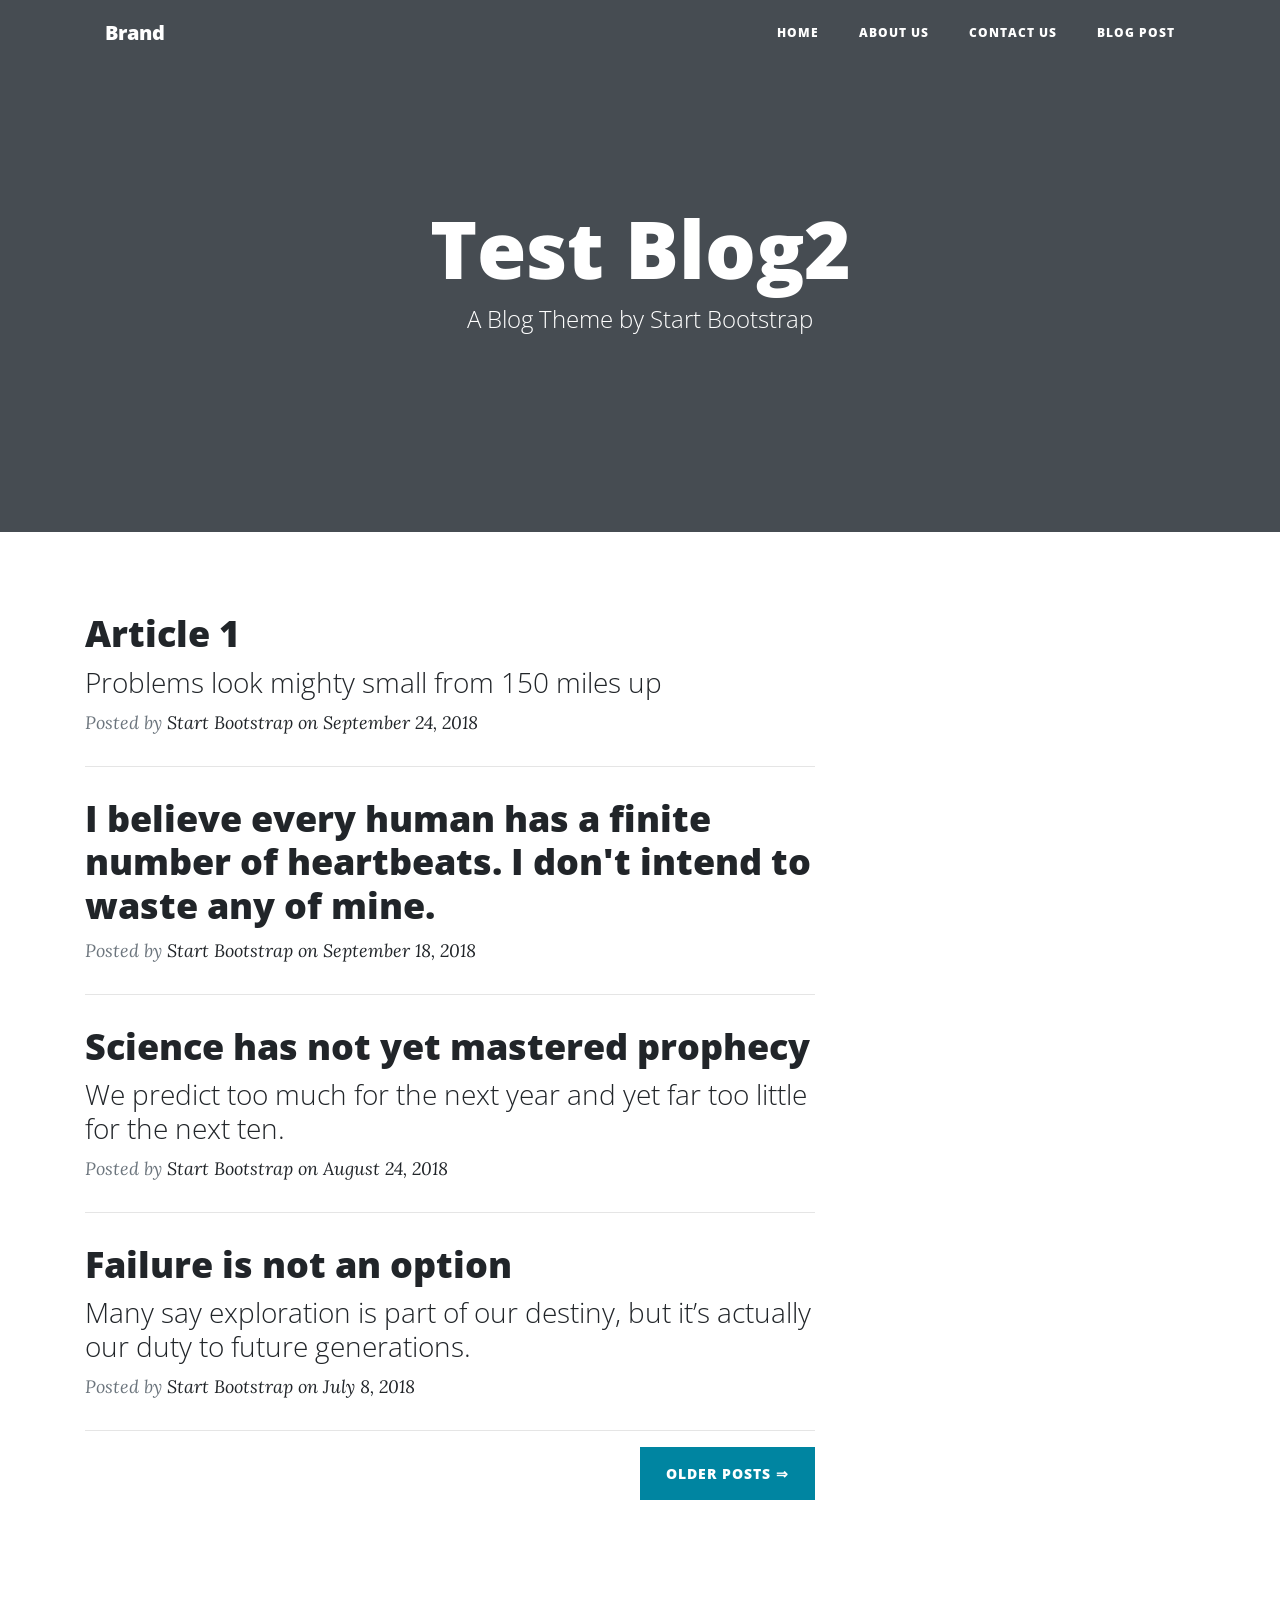
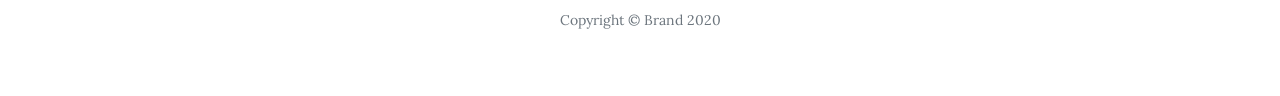
==== index.html @ 81d6e623 "commit2 Test" ====
<!DOCTYPE html>
<html>

<head>
    <meta charset="utf-8">
    <meta name="viewport" content="width=device-width, initial-scale=1.0, shrink-to-fit=no">
    <title>Home - Brand</title>
    <link rel="stylesheet" href="assets/bootstrap/css/bootstrap.min.css">
    <link rel="stylesheet" href="https://fonts.googleapis.com/css?family=Open+Sans:300italic,400italic,600italic,700italic,800italic,400,300,600,700,800">
    <link rel="stylesheet" href="https://fonts.googleapis.com/css?family=Lora:400,700,400italic,700italic">
    <link rel="stylesheet" href="assets/fonts/font-awesome.min.css">
</head>

<body>
    <nav class="navbar navbar-light navbar-expand-lg fixed-top" id="mainNav">
        <div class="container"><a class="navbar-brand" href="index.html">Brand</a><button data-toggle="collapse" data-target="#navbarResponsive" class="navbar-toggler" aria-controls="navbarResponsive" aria-expanded="false" aria-label="Toggle navigation"><i class="fa fa-bars"></i></button>
            <div
                class="collapse navbar-collapse" id="navbarResponsive">
                <ul class="nav navbar-nav ml-auto">
                    <li class="nav-item"><a class="nav-link" href="index.html">Home</a></li>
                    <li class="nav-item"><a class="nav-link" href="about.html">About us</a></li>
                    <li class="nav-item"><a class="nav-link" href="contact.html">Contact us</a></li>
                    <li class="nav-item"><a class="nav-link" href="post.html">Blog Post</a></li>
                </ul>
        </div>
        </div>
    </nav>
    <header class="masthead" style="background-image:url('assets/img/home-bg.jpg');">
        <div class="overlay"></div>
        <div class="container">
            <div class="row">
                <div class="col-md-10 col-lg-8 mx-auto">
                    <div class="site-heading">
                        <h1>Test Blog2</h1><span class="subheading">A Blog Theme by Start Bootstrap</span></div>
                </div>
            </div>
        </div>
    </header>
    <div class="container">
        <div class="row">
            <div class="col-md-10 col-lg-8">
                <div class="post-preview">
                    <a href="#">
                        <h2 class="post-title">Article 1</h2>
                        <h3 class="post-subtitle">Problems look mighty small from 150 miles up</h3>
                    </a>
                    <p class="post-meta">Posted by&nbsp;<a href="#">Start Bootstrap on September 24, 2018</a></p>
                </div>
                <hr>
                <div class="post-preview">
                    <a href="#">
                        <h2 class="post-title">I believe every human has a finite number of heartbeats. I don't intend to waste any of mine.</h2>
                    </a>
                    <p class="post-meta">Posted by&nbsp;<a href="#">Start Bootstrap on September 18, 2018</a></p>
                </div>
                <hr>
                <div class="post-preview">
                    <a href="#">
                        <h2 class="post-title"> Science has not yet mastered prophecy</h2>
                        <h3 class="post-subtitle">We predict too much for the next year and yet far too little for the next ten.</h3>
                    </a>
                    <p class="post-meta">Posted by&nbsp;<a href="#">Start Bootstrap on August 24, 2018</a></p>
                </div>
                <hr>
                <div class="post-preview">
                    <a href="#">
                        <h2 class="post-title">Failure is not an option</h2>
                        <h3 class="post-subtitle">Many say exploration is part of our destiny, but it’s actually our duty to future generations.</h3>
                    </a>
                    <p class="post-meta">Posted by&nbsp;<a href="#">Start Bootstrap on July 8, 2018</a></p>
                </div>
                <hr>
                <div class="clearfix"><button class="btn btn-primary float-right" type="button">Older Posts&nbsp;⇒</button></div>
            </div>
        </div>
    </div>
    <footer>
        <div class="container">
            <div class="row">
                <div class="col-md-10 col-lg-8 mx-auto">
                    <ul class="list-inline text-center">
                        <li class="list-inline-item"><span class="fa-stack fa-lg"><i class="fa fa-circle fa-stack-2x"></i><i class="fa fa-twitter fa-stack-1x fa-inverse"></i></span></li>
                        <li class="list-inline-item"><span class="fa-stack fa-lg"><i class="fa fa-circle fa-stack-2x"></i><i class="fa fa-facebook fa-stack-1x fa-inverse"></i></span></li>
                        <li class="list-inline-item"><span class="fa-stack fa-lg"><i class="fa fa-circle fa-stack-2x"></i><i class="fa fa-github fa-stack-1x fa-inverse"></i></span></li>
                    </ul>
                    <p class="text-muted copyright">Copyright&nbsp;©&nbsp;Brand 2020</p>
                </div>
            </div>
        </div>
    </footer>
    <script src="assets/js/jquery.min.js"></script>
    <script src="assets/bootstrap/js/bootstrap.min.js"></script>
    <script src="assets/js/script.min.js"></script>
</body>

</html>
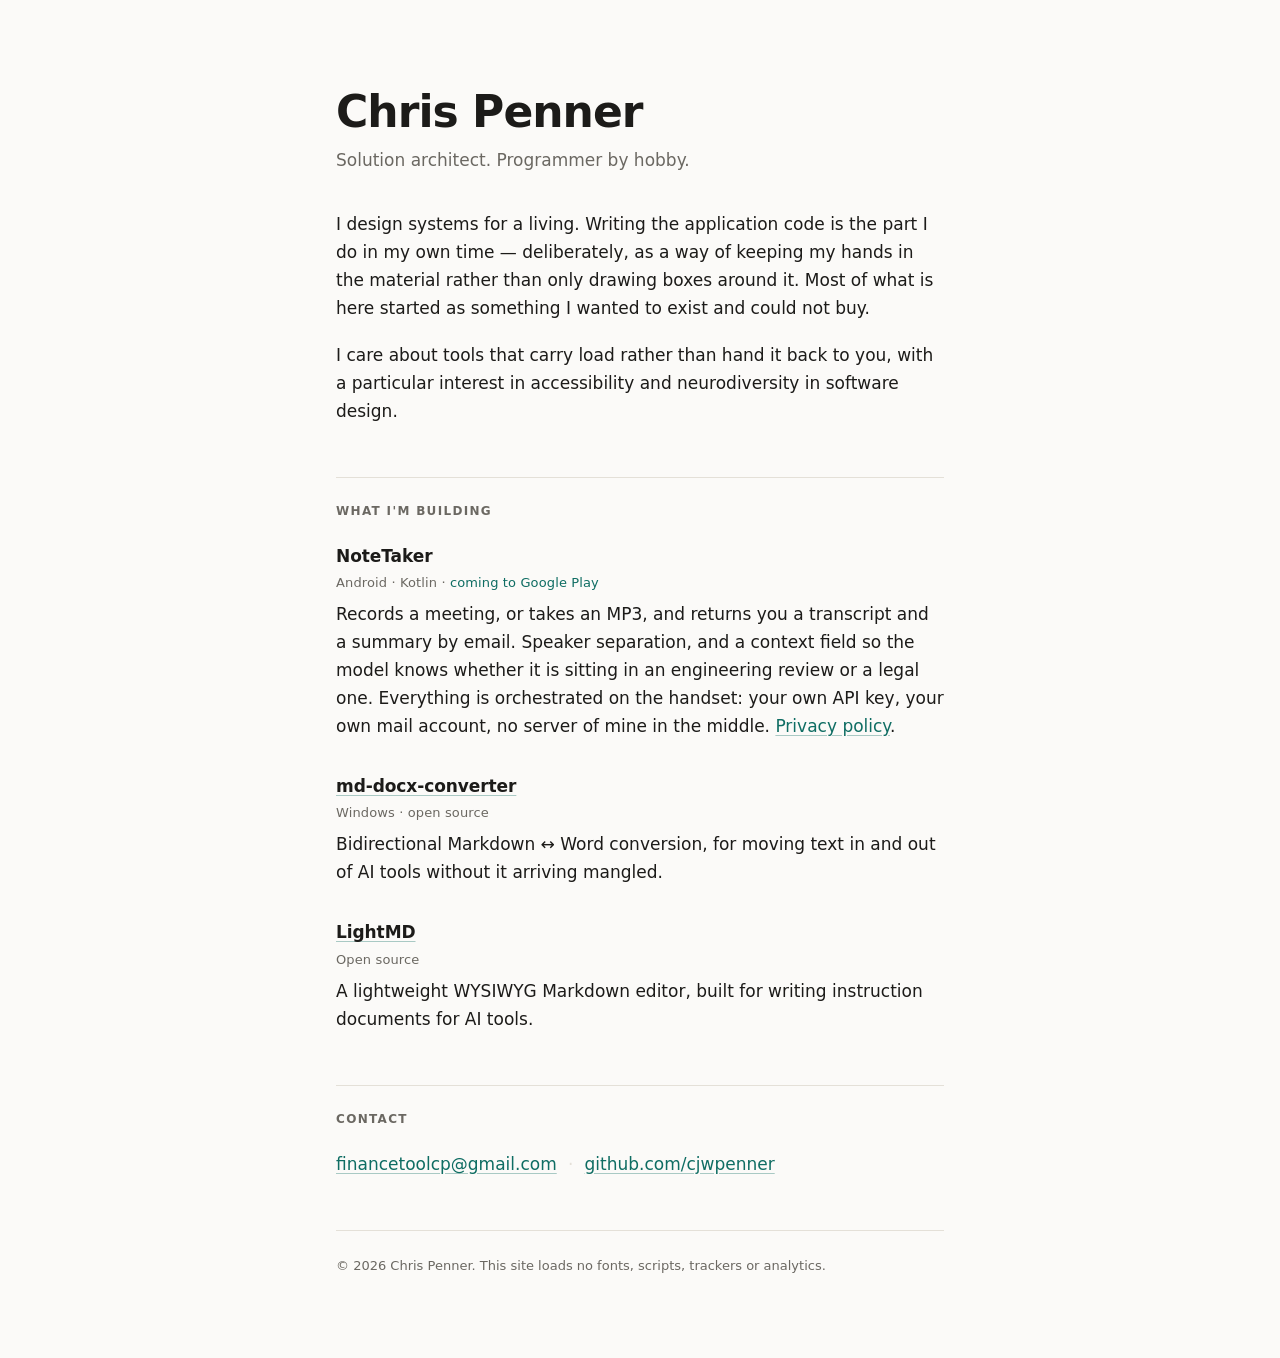
==== commit e96dacd1: "Replace demo template with personal developer profile The site was still carrying the untouched Star" ====
--- a/index.html
+++ b/index.html
@@ -1,96 +1,66 @@
 <!DOCTYPE html>
-<html>
+<html lang="en-GB">
 
 <head>
     <meta charset="utf-8">
-    <meta name="viewport" content="width=device-width, initial-scale=1.0, shrink-to-fit=no">
-    <title>Home - Brand</title>
-    <link rel="stylesheet" href="assets/bootstrap/css/bootstrap.min.css">
-    <link rel="stylesheet" href="https://fonts.googleapis.com/css?family=Open+Sans:300italic,400italic,600italic,700italic,800italic,400,300,600,700,800">
-    <link rel="stylesheet" href="https://fonts.googleapis.com/css?family=Lora:400,700,400italic,700italic">
-    <link rel="stylesheet" href="assets/fonts/font-awesome.min.css">
+    <meta name="viewport" content="width=device-width, initial-scale=1">
+    <title>Chris Penner — solution architect, hobby programmer</title>
+    <meta name="description" content="Chris Penner — solution architect by profession, programmer by hobby. Builder of NoteTaker for Android, with an interest in accessibility and neurodiversity in software design.">
+    <meta name="author" content="Chris Penner">
+    <link rel="icon" href="data:image/svg+xml,<svg xmlns='http://www.w3.org/2000/svg' viewBox='0 0 32 32'><rect width='32' height='32' rx='7' fill='%230f6d63'/><text x='16' y='23' font-family='system-ui,sans-serif' font-size='19' font-weight='600' fill='%23fff' text-anchor='middle'>C</text></svg>">
+    <link rel="stylesheet" href="assets/style.css">
 </head>
 
 <body>
-    <nav class="navbar navbar-light navbar-expand-lg fixed-top" id="mainNav">
-        <div class="container"><a class="navbar-brand" href="index.html">Brand</a><button data-toggle="collapse" data-target="#navbarResponsive" class="navbar-toggler" aria-controls="navbarResponsive" aria-expanded="false" aria-label="Toggle navigation"><i class="fa fa-bars"></i></button>
-            <div
-                class="collapse navbar-collapse" id="navbarResponsive">
-                <ul class="nav navbar-nav ml-auto">
-                    <li class="nav-item"><a class="nav-link" href="index.html">Home</a></li>
-                    <li class="nav-item"><a class="nav-link" href="about.html">About us</a></li>
-                    <li class="nav-item"><a class="nav-link" href="contact.html">Contact us</a></li>
-                    <li class="nav-item"><a class="nav-link" href="post.html">Blog Post</a></li>
-                </ul>
+    <main>
+        <header>
+            <h1>Chris Penner</h1>
+            <p class="tagline">Solution architect. Programmer by hobby.</p>
+        </header>
+
+        <p class="lede">I design systems for a living. Writing the application code is the part I do in
+            my own time — deliberately, as a way of keeping my hands in the material rather than only
+            drawing boxes around it. Most of what is here started as something I wanted to exist and
+            could not buy.</p>
+
+        <p>I care about tools that carry load rather than hand it back to you, with a particular
+            interest in accessibility and neurodiversity in software design.</p>
+
+        <h2>What I'm building</h2>
+
+        <div class="project">
+            <h3>NoteTaker</h3>
+            <span class="meta">Android · Kotlin · <em>coming to Google Play</em></span>
+            <p>Records a meeting, or takes an MP3, and returns you a transcript and a summary by
+                email. Speaker separation, and a context field so the model knows whether it is
+                sitting in an engineering review or a legal one. Everything is orchestrated on the
+                handset: your own API key, your own mail account, no server of mine in the middle.
+                <a href="privacy.html">Privacy policy</a>.</p>
         </div>
+
+        <div class="project">
+            <h3><a href="https://github.com/cjwpenner/md-docx-converter">md-docx-converter</a></h3>
+            <span class="meta">Windows · open source</span>
+            <p>Bidirectional Markdown ↔ Word conversion, for moving text in and out of AI tools
+                without it arriving mangled.</p>
         </div>
-    </nav>
-    <header class="masthead" style="background-image:url('assets/img/home-bg.jpg');">
-        <div class="overlay"></div>
-        <div class="container">
-            <div class="row">
-                <div class="col-md-10 col-lg-8 mx-auto">
-                    <div class="site-heading">
-                        <h1>Test Blog2</h1><span class="subheading">A Blog Theme by Start Bootstrap</span></div>
-                </div>
-            </div>
+
+        <div class="project">
+            <h3><a href="https://github.com/cjwpenner/LightMD">LightMD</a></h3>
+            <span class="meta">Open source</span>
+            <p>A lightweight WYSIWYG Markdown editor, built for writing instruction documents for AI
+                tools.</p>
         </div>
-    </header>
-    <div class="container">
-        <div class="row">
-            <div class="col-md-10 col-lg-8">
-                <div class="post-preview">
-                    <a href="#">
-                        <h2 class="post-title">Article 1</h2>
-                        <h3 class="post-subtitle">Problems look mighty small from 150 miles up</h3>
-                    </a>
-                    <p class="post-meta">Posted by&nbsp;<a href="#">Start Bootstrap on September 24, 2018</a></p>
-                </div>
-                <hr>
-                <div class="post-preview">
-                    <a href="#">
-                        <h2 class="post-title">I believe every human has a finite number of heartbeats. I don't intend to waste any of mine.</h2>
-                    </a>
-                    <p class="post-meta">Posted by&nbsp;<a href="#">Start Bootstrap on September 18, 2018</a></p>
-                </div>
-                <hr>
-                <div class="post-preview">
-                    <a href="#">
-                        <h2 class="post-title"> Science has not yet mastered prophecy</h2>
-                        <h3 class="post-subtitle">We predict too much for the next year and yet far too little for the next ten.</h3>
-                    </a>
-                    <p class="post-meta">Posted by&nbsp;<a href="#">Start Bootstrap on August 24, 2018</a></p>
-                </div>
-                <hr>
-                <div class="post-preview">
-                    <a href="#">
-                        <h2 class="post-title">Failure is not an option</h2>
-                        <h3 class="post-subtitle">Many say exploration is part of our destiny, but it’s actually our duty to future generations.</h3>
-                    </a>
-                    <p class="post-meta">Posted by&nbsp;<a href="#">Start Bootstrap on July 8, 2018</a></p>
-                </div>
-                <hr>
-                <div class="clearfix"><button class="btn btn-primary float-right" type="button">Older Posts&nbsp;⇒</button></div>
-            </div>
-        </div>
-    </div>
-    <footer>
-        <div class="container">
-            <div class="row">
-                <div class="col-md-10 col-lg-8 mx-auto">
-                    <ul class="list-inline text-center">
-                        <li class="list-inline-item"><span class="fa-stack fa-lg"><i class="fa fa-circle fa-stack-2x"></i><i class="fa fa-twitter fa-stack-1x fa-inverse"></i></span></li>
-                        <li class="list-inline-item"><span class="fa-stack fa-lg"><i class="fa fa-circle fa-stack-2x"></i><i class="fa fa-facebook fa-stack-1x fa-inverse"></i></span></li>
-                        <li class="list-inline-item"><span class="fa-stack fa-lg"><i class="fa fa-circle fa-stack-2x"></i><i class="fa fa-github fa-stack-1x fa-inverse"></i></span></li>
-                    </ul>
-                    <p class="text-muted copyright">Copyright&nbsp;©&nbsp;Brand 2020</p>
-                </div>
-            </div>
-        </div>
-    </footer>
-    <script src="assets/js/jquery.min.js"></script>
-    <script src="assets/bootstrap/js/bootstrap.min.js"></script>
-    <script src="assets/js/script.min.js"></script>
+
+        <h2>Contact</h2>
+
+        <p class="contact"><a href="mailto:financetoolcp@gmail.com">financetoolcp@gmail.com</a><span
+                class="sep">·</span><a href="https://github.com/cjwpenner">github.com/cjwpenner</a></p>
+
+        <footer>
+            <p>© 2026 Chris Penner. This site loads no fonts, scripts, trackers or analytics.</p>
+        </footer>
+    </main>
 </body>
 
-</html>+</html>
--- a/assets/style.css
+++ b/assets/style.css
@@ -0,0 +1,175 @@
+/* cjwpenner.github.io — no dependencies, no external requests. */
+
+:root {
+  --paper: #fbfaf8;
+  --ink: #1c1b19;
+  --muted: #6b6862;
+  --rule: #e4e0d8;
+  --accent: #0f6d63;
+  --measure: 38rem;
+}
+
+@media (prefers-color-scheme: dark) {
+  :root {
+    --paper: #16171a;
+    --ink: #e9e7e2;
+    --muted: #98958d;
+    --rule: #2b2d31;
+    --accent: #5fcdbf;
+  }
+}
+
+* { box-sizing: border-box; }
+
+html { -webkit-text-size-adjust: 100%; }
+
+body {
+  margin: 0;
+  padding: clamp(2.5rem, 8vw, 5.5rem) 1.5rem 4rem;
+  background: var(--paper);
+  color: var(--ink);
+  font-family: ui-sans-serif, system-ui, -apple-system, "Segoe UI", Roboto,
+    Helvetica, Arial, sans-serif;
+  font-size: 1.0625rem;
+  line-height: 1.65;
+  /* Optical centring: sits the column slightly above true centre. */
+  display: flex;
+  justify-content: center;
+}
+
+main { width: 100%; max-width: var(--measure); }
+
+/* ---- Masthead ---- */
+
+h1 {
+  margin: 0;
+  font-size: clamp(2rem, 7vw, 2.75rem);
+  line-height: 1.1;
+  letter-spacing: -0.022em;
+  font-weight: 640;
+}
+
+.tagline {
+  margin: 0.6rem 0 0;
+  color: var(--muted);
+  font-size: 1.0625rem;
+}
+
+/* ---- Sections ---- */
+
+h2 {
+  margin: 3.25rem 0 1.25rem;
+  padding-top: 1.5rem;
+  border-top: 1px solid var(--rule);
+  font-size: 0.75rem;
+  font-weight: 620;
+  letter-spacing: 0.11em;
+  text-transform: uppercase;
+  color: var(--muted);
+}
+
+p { margin: 0 0 1.15rem; }
+
+.lede { margin-top: 2.25rem; }
+
+/* ---- Projects ---- */
+
+.project { margin-bottom: 2rem; }
+.project:last-child { margin-bottom: 0; }
+
+.project h3 {
+  margin: 0;
+  font-size: 1.0625rem;
+  font-weight: 620;
+  letter-spacing: -0.005em;
+}
+
+.project h3 a { color: var(--ink); }
+
+.project p { margin: 0.4rem 0 0; }
+
+.meta {
+  display: block;
+  margin-top: 0.15rem;
+  color: var(--muted);
+  font-size: 0.8125rem;
+  letter-spacing: 0.01em;
+}
+
+.meta em {
+  font-style: normal;
+  color: var(--accent);
+}
+
+/* ---- Links ---- */
+
+a {
+  color: var(--accent);
+  text-decoration-color: color-mix(in srgb, var(--accent) 35%, transparent);
+  text-underline-offset: 0.18em;
+}
+
+a:hover { text-decoration-color: currentColor; }
+
+a:focus-visible {
+  outline: 2px solid var(--accent);
+  outline-offset: 3px;
+  border-radius: 2px;
+}
+
+/* ---- Contact / footer ---- */
+
+/* Flex-wrap rather than inline: the markup has no whitespace between the links
+   and the separator, so inline layout has no break opportunity and the row
+   overflows on narrow screens. Individual links still refuse to break mid-address. */
+.contact {
+  display: flex;
+  flex-wrap: wrap;
+  align-items: baseline;
+  gap: 0 0.7rem;
+}
+
+.contact a { white-space: nowrap; }
+
+.sep { color: var(--rule); }
+
+@media (max-width: 26rem) {
+  .sep { display: none; }
+}
+
+footer {
+  margin-top: 3.25rem;
+  padding-top: 1.5rem;
+  border-top: 1px solid var(--rule);
+  color: var(--muted);
+  font-size: 0.8125rem;
+}
+
+/* ---- Long-form pages (privacy) ---- */
+
+.doc { --measure: 42rem; }
+
+.doc h2 { margin-top: 2.75rem; }
+
+.doc ul {
+  margin: 0 0 1.15rem;
+  padding-left: 1.15rem;
+}
+
+.doc li { margin-bottom: 0.5rem; }
+
+.updated {
+  margin-top: 0.6rem;
+  color: var(--muted);
+  font-size: 0.875rem;
+}
+
+.back {
+  display: inline-block;
+  margin-bottom: 2.25rem;
+  font-size: 0.875rem;
+}
+
+@media (prefers-reduced-motion: no-preference) {
+  a { transition: text-decoration-color 120ms ease; }
+}
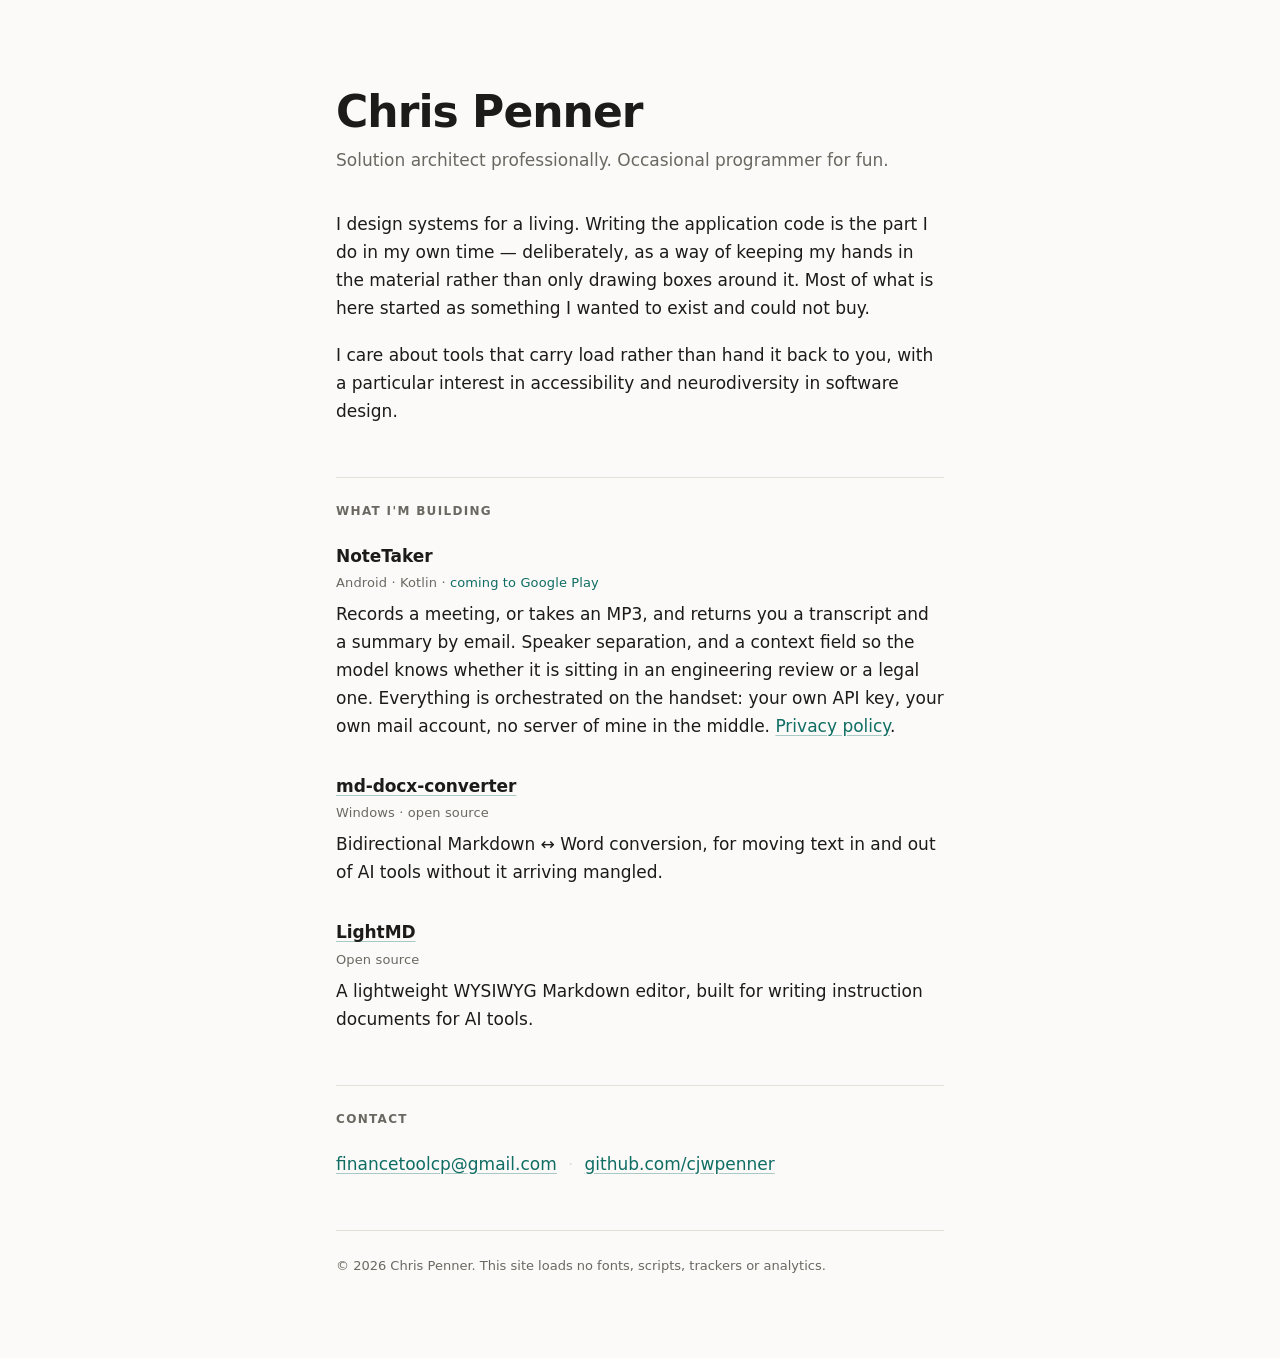
==== commit c1d2854d: "Reword tagline Author's own wording.  Co-Authored-By: Claude Opus 5 <noreply@anthropic.com>" ====
--- a/index.html
+++ b/index.html
@@ -15,7 +15,7 @@
     <main>
         <header>
             <h1>Chris Penner</h1>
-            <p class="tagline">Solution architect. Programmer by hobby.</p>
+            <p class="tagline">Solution architect professionally. Occasional programmer for fun.</p>
         </header>
 
         <p class="lede">I design systems for a living. Writing the application code is the part I do in
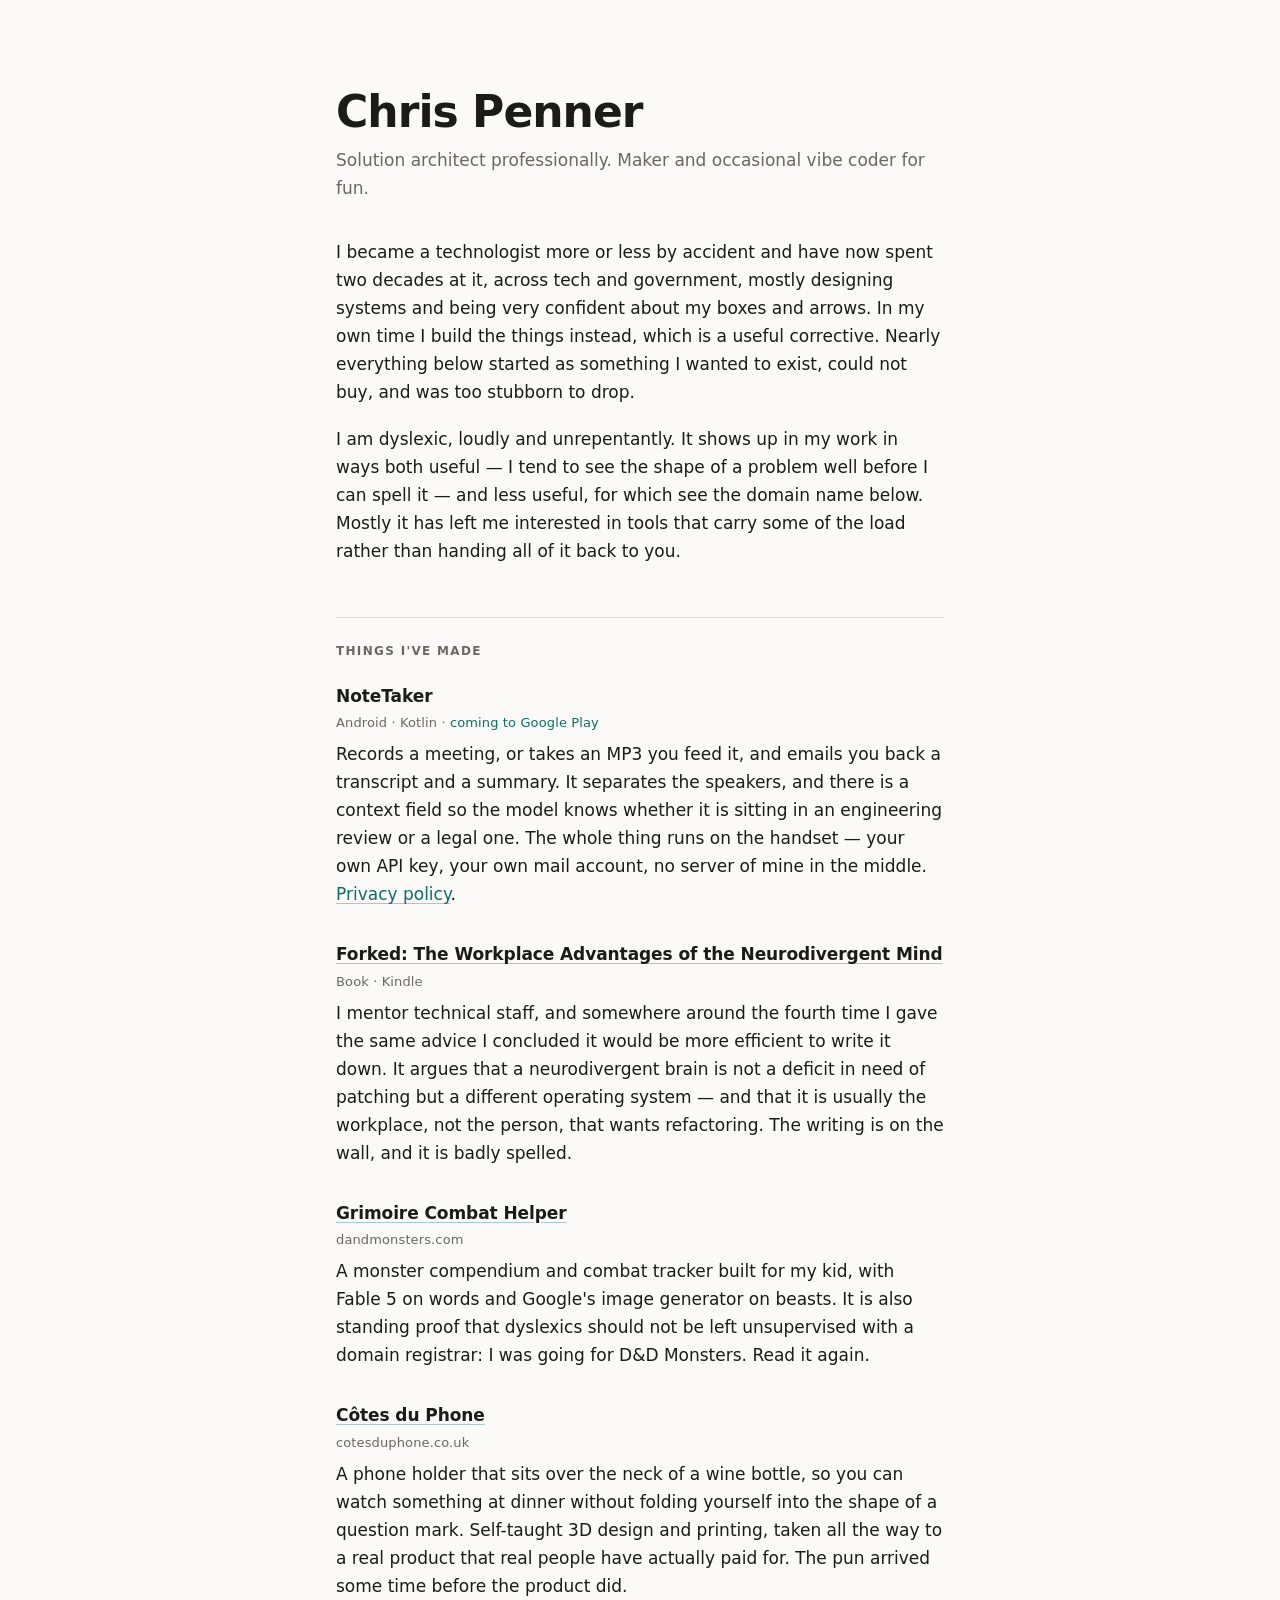
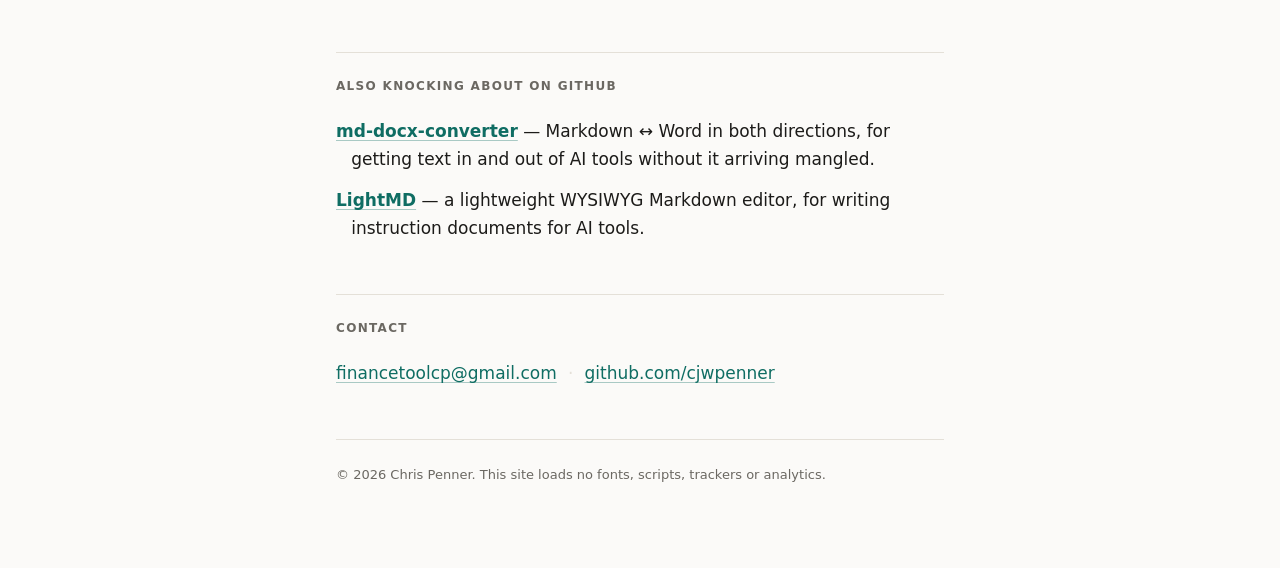
==== commit b8e69b14: "Add book, grimoire and Cotes du Phone; warm up the tone The page read like a CV. It now sounds more " ====
--- a/index.html
+++ b/index.html
@@ -4,8 +4,8 @@
 <head>
     <meta charset="utf-8">
     <meta name="viewport" content="width=device-width, initial-scale=1">
-    <title>Chris Penner — solution architect, hobby programmer</title>
-    <meta name="description" content="Chris Penner — solution architect by profession, programmer by hobby. Builder of NoteTaker for Android, with an interest in accessibility and neurodiversity in software design.">
+    <title>Chris Penner — solution architect, maker, occasional vibe coder</title>
+    <meta name="description" content="Chris Penner — solution architect, maker and loud-and-proud dyslexic. Author of Forked: The Workplace Advantages of the Neurodivergent Mind, and builder of NoteTaker for Android.">
     <meta name="author" content="Chris Penner">
     <link rel="icon" href="data:image/svg+xml,<svg xmlns='http://www.w3.org/2000/svg' viewBox='0 0 32 32'><rect width='32' height='32' rx='7' fill='%230f6d63'/><text x='16' y='23' font-family='system-ui,sans-serif' font-size='19' font-weight='600' fill='%23fff' text-anchor='middle'>C</text></svg>">
     <link rel="stylesheet" href="assets/style.css">
@@ -15,42 +15,70 @@
     <main>
         <header>
             <h1>Chris Penner</h1>
-            <p class="tagline">Solution architect professionally. Occasional programmer for fun.</p>
+            <p class="tagline">Solution architect professionally. Maker and occasional vibe coder for fun.</p>
         </header>
 
-        <p class="lede">I design systems for a living. Writing the application code is the part I do in
-            my own time — deliberately, as a way of keeping my hands in the material rather than only
-            drawing boxes around it. Most of what is here started as something I wanted to exist and
-            could not buy.</p>
+        <p class="lede">I became a technologist more or less by accident and have now spent two decades
+            at it, across tech and government, mostly designing systems and being very confident about
+            my boxes and arrows. In my own time I build the things instead, which is a useful
+            corrective. Nearly everything below started as something I wanted to exist, could not buy,
+            and was too stubborn to drop.</p>
 
-        <p>I care about tools that carry load rather than hand it back to you, with a particular
-            interest in accessibility and neurodiversity in software design.</p>
+        <p>I am dyslexic, loudly and unrepentantly. It shows up in my work in ways both useful — I
+            tend to see the shape of a problem well before I can spell it — and less useful, for which
+            see the domain name below. Mostly it has left me interested in tools that carry some of
+            the load rather than handing all of it back to you.</p>
 
-        <h2>What I'm building</h2>
+        <h2>Things I've made</h2>
 
         <div class="project">
             <h3>NoteTaker</h3>
             <span class="meta">Android · Kotlin · <em>coming to Google Play</em></span>
-            <p>Records a meeting, or takes an MP3, and returns you a transcript and a summary by
-                email. Speaker separation, and a context field so the model knows whether it is
-                sitting in an engineering review or a legal one. Everything is orchestrated on the
-                handset: your own API key, your own mail account, no server of mine in the middle.
-                <a href="privacy.html">Privacy policy</a>.</p>
+            <p>Records a meeting, or takes an MP3 you feed it, and emails you back a transcript and a
+                summary. It separates the speakers, and there is a context field so the model knows
+                whether it is sitting in an engineering review or a legal one. The whole thing runs on
+                the handset — your own API key, your own mail account, no server of mine in the
+                middle. <a href="privacy.html">Privacy policy</a>.</p>
         </div>
 
         <div class="project">
-            <h3><a href="https://github.com/cjwpenner/md-docx-converter">md-docx-converter</a></h3>
-            <span class="meta">Windows · open source</span>
-            <p>Bidirectional Markdown ↔ Word conversion, for moving text in and out of AI tools
-                without it arriving mangled.</p>
+            <h3><a href="https://www.amazon.co.uk/dp/B0GHJNR8W8">Forked: The Workplace Advantages of
+                    the Neurodivergent Mind</a></h3>
+            <span class="meta">Book · Kindle</span>
+            <p>I mentor technical staff, and somewhere around the fourth time I gave the same advice I
+                concluded it would be more efficient to write it down. It argues that a neurodivergent
+                brain is not a deficit in need of patching but a different operating system — and that
+                it is usually the workplace, not the person, that wants refactoring. The writing is on
+                the wall, and it is badly spelled.</p>
         </div>
 
         <div class="project">
-            <h3><a href="https://github.com/cjwpenner/LightMD">LightMD</a></h3>
-            <span class="meta">Open source</span>
-            <p>A lightweight WYSIWYG Markdown editor, built for writing instruction documents for AI
-                tools.</p>
+            <h3><a href="https://dandmonsters.com/">Grimoire Combat Helper</a></h3>
+            <span class="meta">dandmonsters.com</span>
+            <p>A monster compendium and combat tracker built for my kid, with Fable 5 on words and
+                Google's image generator on beasts. It is also standing proof that dyslexics should
+                not be left unsupervised with a domain registrar: I was going for D&amp;D Monsters.
+                Read it again.</p>
         </div>
+
+        <div class="project">
+            <h3><a href="https://cotesduphone.co.uk/">Côtes du Phone</a></h3>
+            <span class="meta">cotesduphone.co.uk</span>
+            <p>A phone holder that sits over the neck of a wine bottle, so you can watch something at
+                dinner without folding yourself into the shape of a question mark. Self-taught 3D
+                design and printing, taken all the way to a real product that real people have
+                actually paid for. The pun arrived some time before the product did.</p>
+        </div>
+
+        <h2>Also knocking about on GitHub</h2>
+
+        <ul class="minor">
+            <li><a href="https://github.com/cjwpenner/md-docx-converter">md-docx-converter</a> —
+                Markdown ↔ Word in both directions, for getting text in and out of AI tools without it
+                arriving mangled.</li>
+            <li><a href="https://github.com/cjwpenner/LightMD">LightMD</a> — a lightweight WYSIWYG
+                Markdown editor, for writing instruction documents for AI tools.</li>
+        </ul>
 
         <h2>Contact</h2>
 
--- a/assets/style.css
+++ b/assets/style.css
@@ -101,6 +101,25 @@
   color: var(--accent);
 }
 
+/* Secondary projects: a compact list, so the page keeps a clear hierarchy
+   between the things worth reading about and the things merely worth knowing
+   exist. */
+.minor {
+  margin: 0;
+  padding: 0;
+  list-style: none;
+}
+
+.minor li {
+  margin-bottom: 0.85rem;
+  padding-left: 0.95rem;
+  text-indent: -0.95rem;
+}
+
+.minor li:last-child { margin-bottom: 0; }
+
+.minor a { font-weight: 620; }
+
 /* ---- Links ---- */
 
 a {
